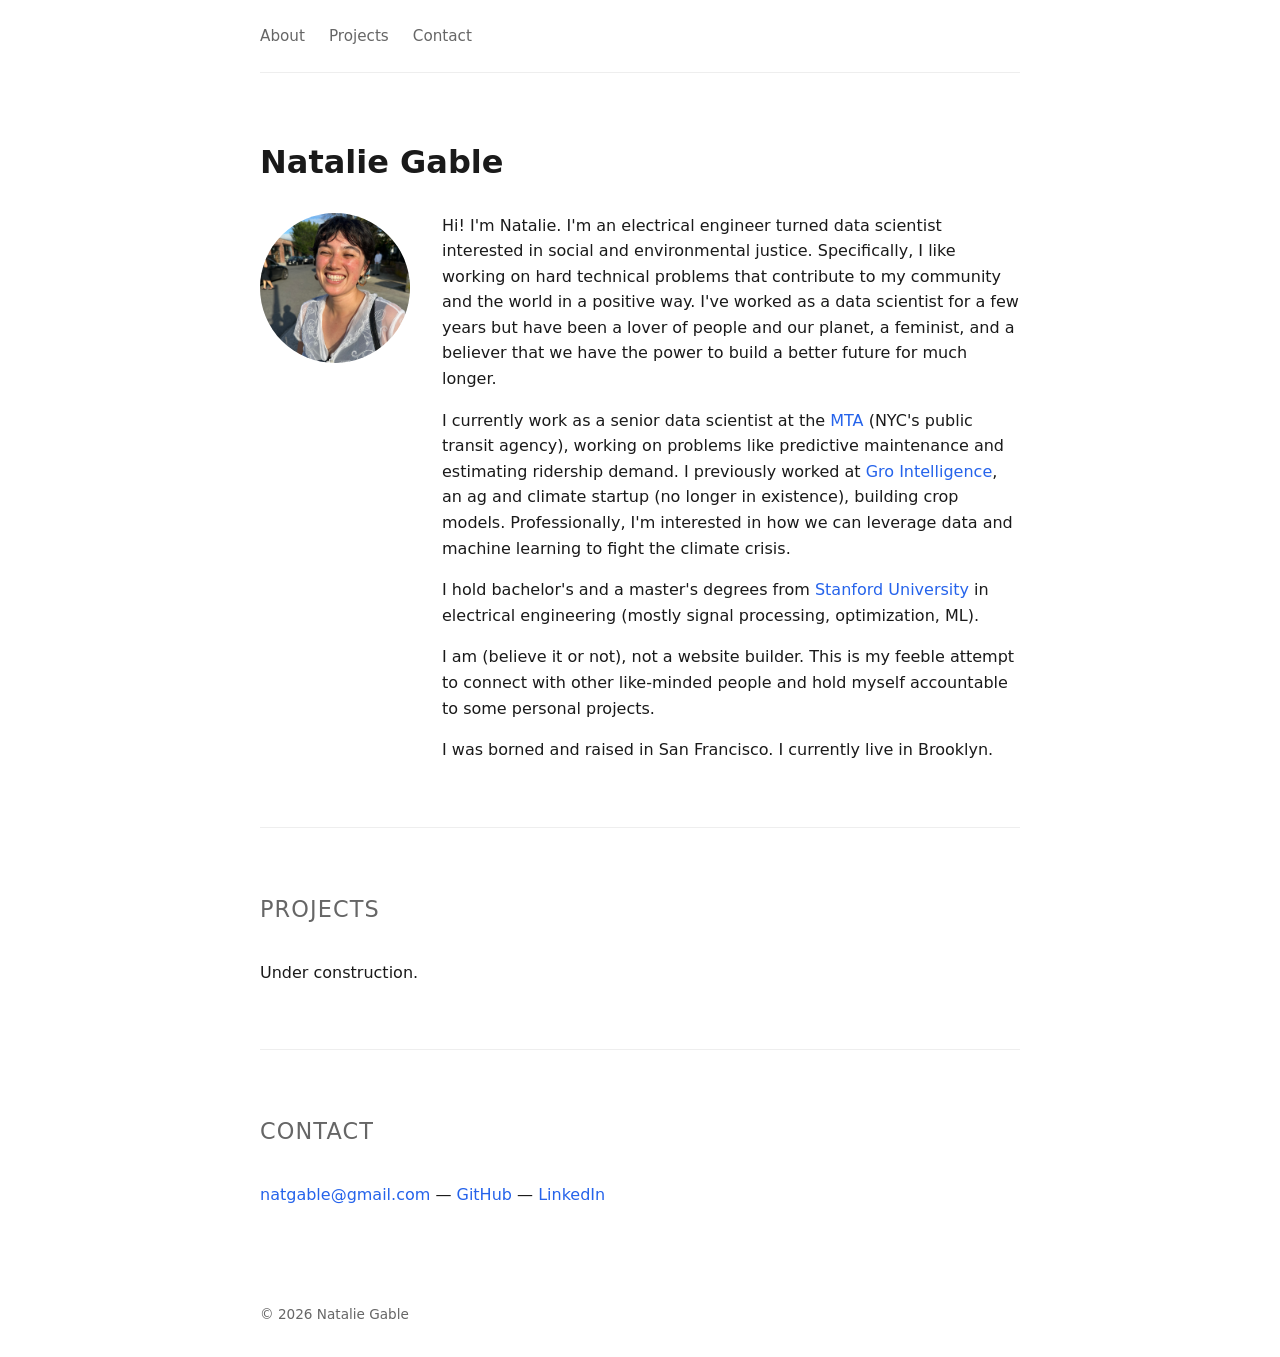
==== index.html @ 034f1af7 "new website format" ====
<!DOCTYPE html>
<html lang="en">
<head>
  <meta charset="UTF-8" />
  <meta name="viewport" content="width=device-width, initial-scale=1.0" />
  <title>Natalie Gable</title>
  <link rel="stylesheet" href="style.css" />
</head>
<body>

  <header>
    <nav>
      <a href="#about">About</a>
      <a href="#projects">Projects</a>
      <a href="#contact">Contact</a>
    </nav>
  </header>

  <main>

    <section id="about">
      <h1>Natalie Gable</h1>
      <div class="about-body">
        <img src="photo.jpeg" alt="Natalie Gable" class="bio-photo" />
        <div class="bio-text">
        <p>
          Hi! I'm Natalie. I'm an electrical engineer turned data scientist interested in social and
          environmental justice. Specifically, I like working on hard technical problems that contribute
          to my community and the world in a positive way. I've worked as a data scientist for a few years
          but have been a lover of people and our planet, a feminist, and a believer that we have the power
          to build a better future for much longer.
        </p>
      <p>
        I currently work as a senior data scientist at the <a href="https://new.mta.info" target="_blank">MTA</a> (NYC's public transit agency), working
        on problems like predictive maintenance and estimating ridership demand. I previously worked at
        <a href="https://time.com/collections/time100-companies/5950007/gro-intelligence/" target="_blank">Gro Intelligence</a>, an ag and climate startup 
        (no longer in existence), building crop models. Professionally, I'm interested in how we can leverage data and machine learning to fight the climate crisis.
      </p>
      <p>
        I hold bachelor's and a master's degrees from <a href="https://ee.stanford.edu/" target="_blank">Stanford University</a> in electrical engineering
        (mostly signal processing, optimization, ML).
      </p>
      <p>
        I am (believe it or not), not a website builder. This is my feeble attempt to connect with other 
        like-minded people and hold myself accountable to some personal projects. 
      </p>
      <p> 
        I was borned and raised in San Francisco. I currently live in Brooklyn.
        </p>
        </div>
      </div>
    </section>

    <section id="projects">
      <h2>Projects</h2>
        <p>
        Under construction.
        </p>
      </div>
    </section>

    <section id="contact">
      <h2>Contact</h2>
      <p>
        <a href="mailto:you@example.com">natgable@gmail.com</a> &mdash;
        <a href="https://github.com/natgable" target="_blank">GitHub</a> &mdash;
        <a href="https://www.linkedin.com/in/natalie-k-g/" target="_blank">LinkedIn</a>
      </p>
    </section>

  </main>

  <footer>
    <p>&copy; 2026 Natalie Gable</p>
  </footer>

</body>
</html>
---- style.css ----
/* --- Variables --- */
:root {
  --color-bg: #ffffff;
  --color-text: #1a1a1a;
  --color-muted: #666666;
  --color-accent: #2563eb;
  --color-card-bg: #f5f5f5;
  --max-width: 760px;
  --font: system-ui, -apple-system, sans-serif;
}

/* --- Reset --- */
*, *::before, *::after {
  box-sizing: border-box;
  margin: 0;
  padding: 0;
}

/* --- Base --- */
body {
  font-family: var(--font);
  background: var(--color-bg);
  color: var(--color-text);
  line-height: 1.6;
  padding: 0 1rem;
}

a {
  color: var(--color-accent);
  text-decoration: none;
}

a:hover {
  text-decoration: underline;
}

/* --- Header & Nav --- */
header {
  max-width: var(--max-width);
  margin: 0 auto;
  padding: 1.5rem 0;
  border-bottom: 1px solid #eee;
}

nav {
  display: flex;
  gap: 1.5rem;
}

nav a {
  color: var(--color-muted);
  font-size: 0.95rem;
}

nav a:hover {
  color: var(--color-accent);
  text-decoration: none;
}

/* --- Main --- */
main {
  max-width: var(--max-width);
  margin: 0 auto;
}

section {
  padding: 4rem 0;
  border-bottom: 1px solid #eee;
}

section:last-child {
  border-bottom: none;
}

h1 {
  font-size: 2rem;
  margin-bottom: 1rem;
}

#about p + p {
  margin-top: 1rem;
}

.about-body {
  display: flex;
  gap: 2rem;
  align-items: flex-start;
  margin-top: 1.5rem;
}

.bio-photo {
  width: 150px;
  height: 150px;
  border-radius: 50%;
  object-fit: cover;
  flex-shrink: 0;
}

.bio-text p + p {
  margin-top: 1rem;
}

h2 {
  font-size: 1.4rem;
  margin-bottom: 2rem;
  color: var(--color-muted);
  font-weight: 500;
  text-transform: uppercase;
  letter-spacing: 0.05em;
}

/* --- Project Grid --- */
.project-grid {
  display: grid;
  grid-template-columns: repeat(auto-fill, minmax(220px, 1fr));
  gap: 1.5rem;
}

.project-card {
  background: var(--color-card-bg);
  border-radius: 8px;
  padding: 1.5rem;
  display: flex;
  flex-direction: column;
  gap: 0.75rem;
}

.project-card h3 {
  font-size: 1rem;
}

.project-card p {
  font-size: 0.9rem;
  color: var(--color-muted);
  flex: 1;
}

/* --- Footer --- */
footer {
  max-width: var(--max-width);
  margin: 0 auto;
  padding: 2rem 0;
  font-size: 0.85rem;
  color: var(--color-muted);
}

/* --- Responsive --- */
@media (max-width: 600px) {
  h1 {
    font-size: 1.5rem;
  }

  .project-grid {
    grid-template-columns: 1fr;
  }
}
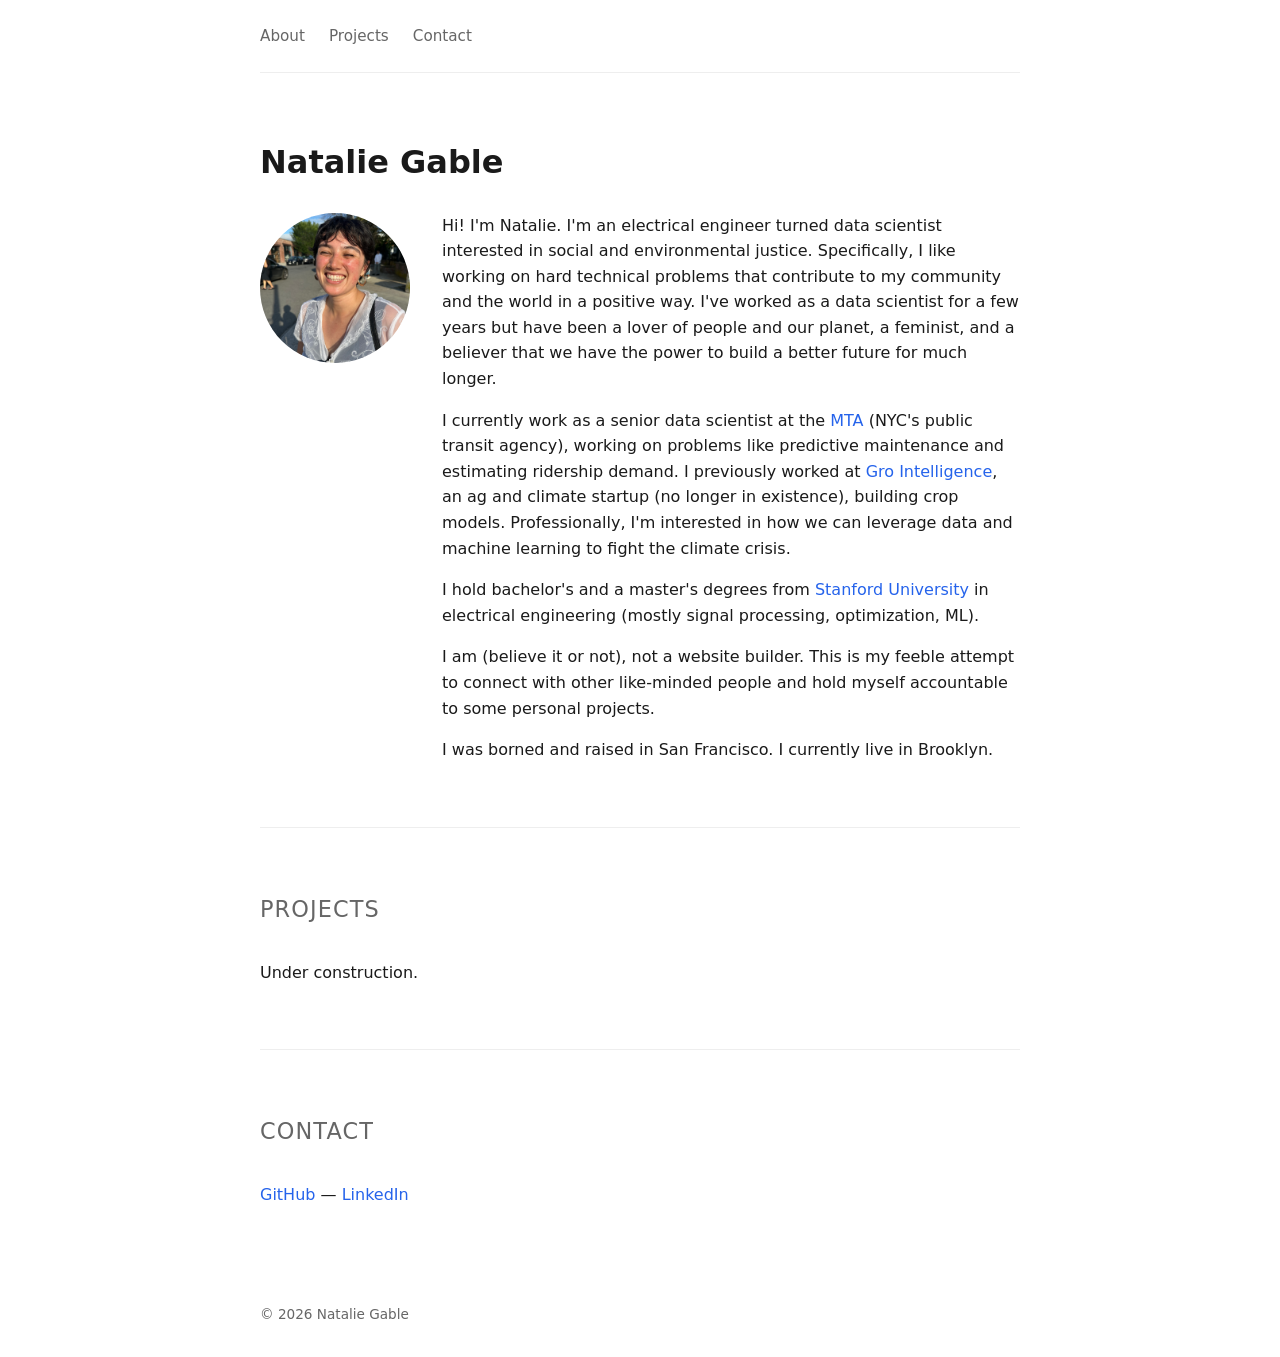
==== commit 21fa0be3: "remove email" ====
--- a/index.html
+++ b/index.html
@@ -62,7 +62,6 @@
     <section id="contact">
       <h2>Contact</h2>
       <p>
-        <a href="mailto:you@example.com">natgable@gmail.com</a> &mdash;
         <a href="https://github.com/natgable" target="_blank">GitHub</a> &mdash;
         <a href="https://www.linkedin.com/in/natalie-k-g/" target="_blank">LinkedIn</a>
       </p>
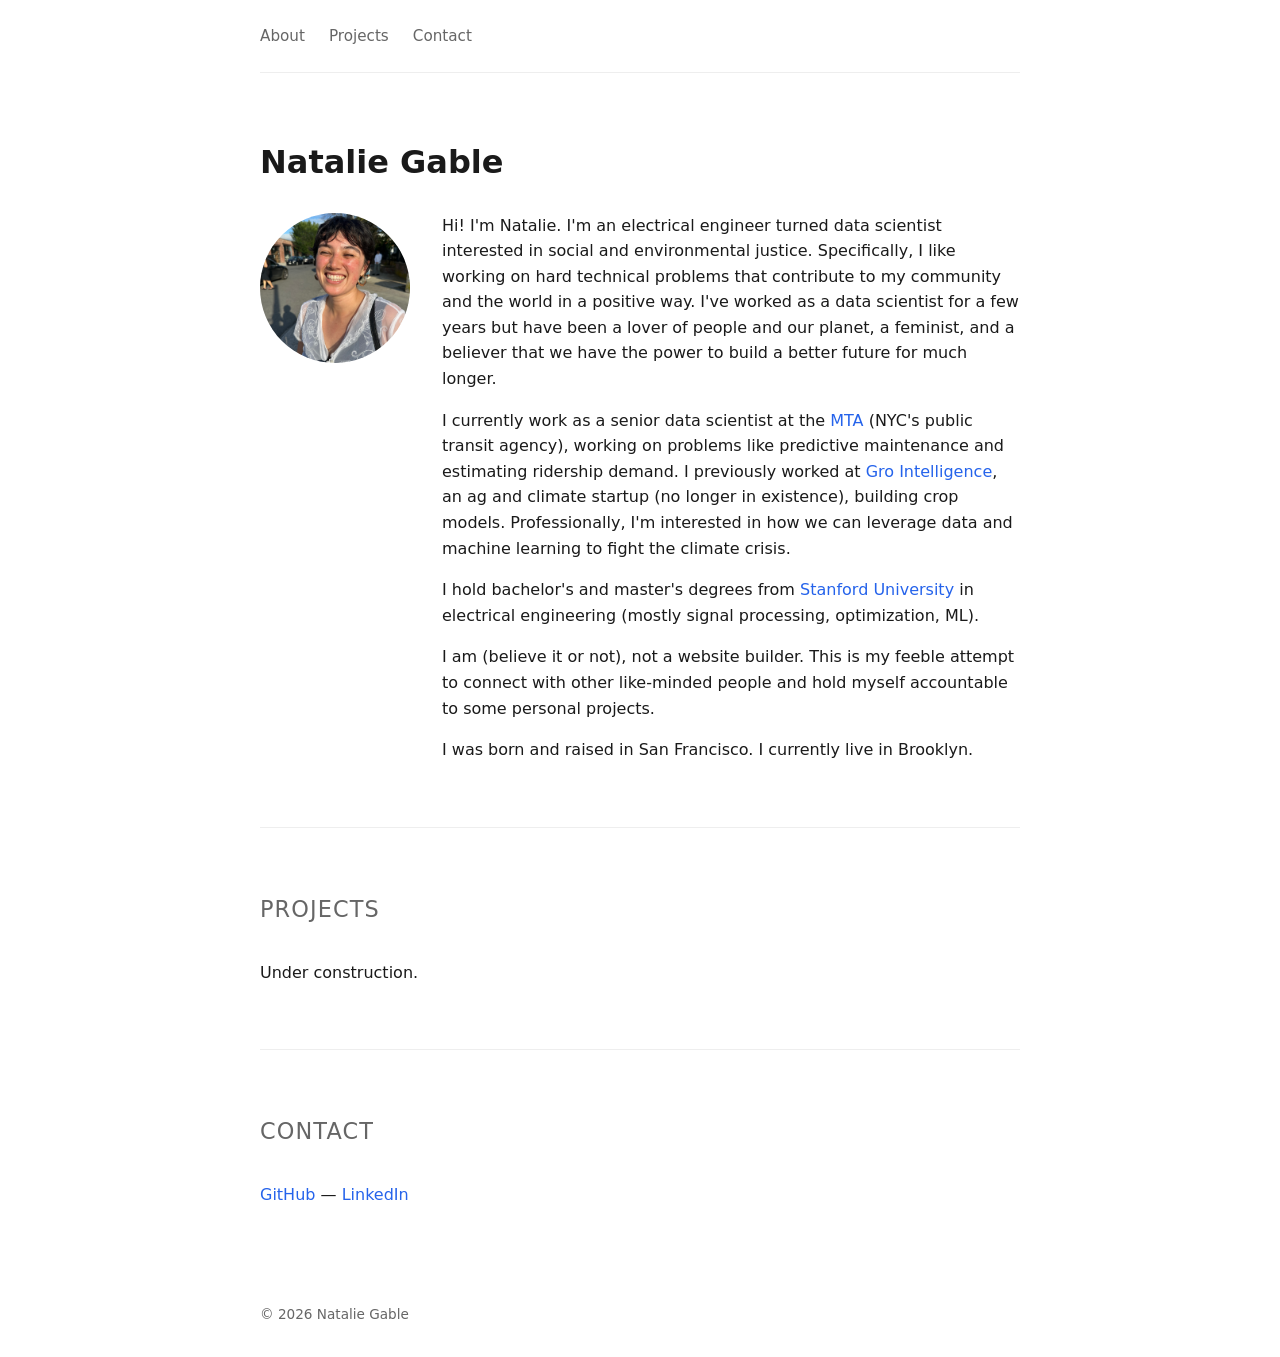
==== commit 8879c612: "typos" ====
--- a/index.html
+++ b/index.html
@@ -37,7 +37,7 @@
         (no longer in existence), building crop models. Professionally, I'm interested in how we can leverage data and machine learning to fight the climate crisis.
       </p>
       <p>
-        I hold bachelor's and a master's degrees from <a href="https://ee.stanford.edu/" target="_blank">Stanford University</a> in electrical engineering
+        I hold bachelor's and master's degrees from <a href="https://ee.stanford.edu/" target="_blank">Stanford University</a> in electrical engineering
         (mostly signal processing, optimization, ML).
       </p>
       <p>
@@ -45,7 +45,7 @@
         like-minded people and hold myself accountable to some personal projects. 
       </p>
       <p> 
-        I was borned and raised in San Francisco. I currently live in Brooklyn.
+        I was born and raised in San Francisco. I currently live in Brooklyn.
         </p>
         </div>
       </div>
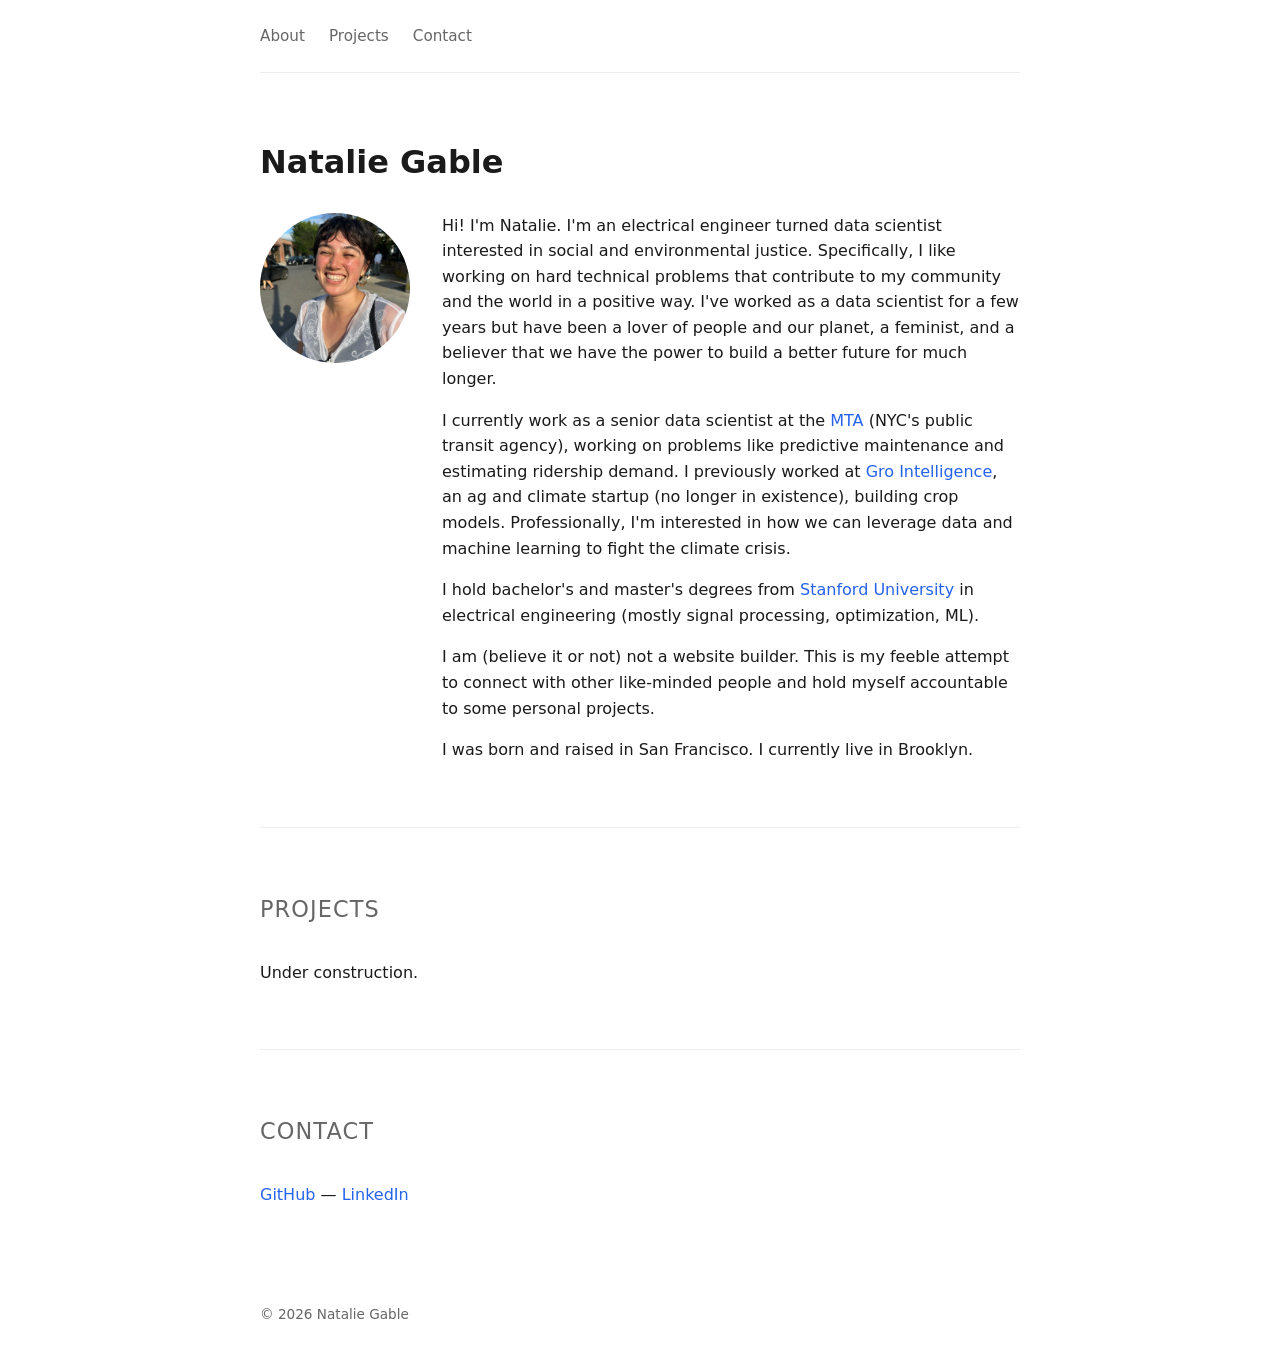
==== commit 0aab1b7d: "grammar check" ====
--- a/index.html
+++ b/index.html
@@ -41,7 +41,7 @@
         (mostly signal processing, optimization, ML).
       </p>
       <p>
-        I am (believe it or not), not a website builder. This is my feeble attempt to connect with other 
+        I am (believe it or not) not a website builder. This is my feeble attempt to connect with other 
         like-minded people and hold myself accountable to some personal projects. 
       </p>
       <p> 
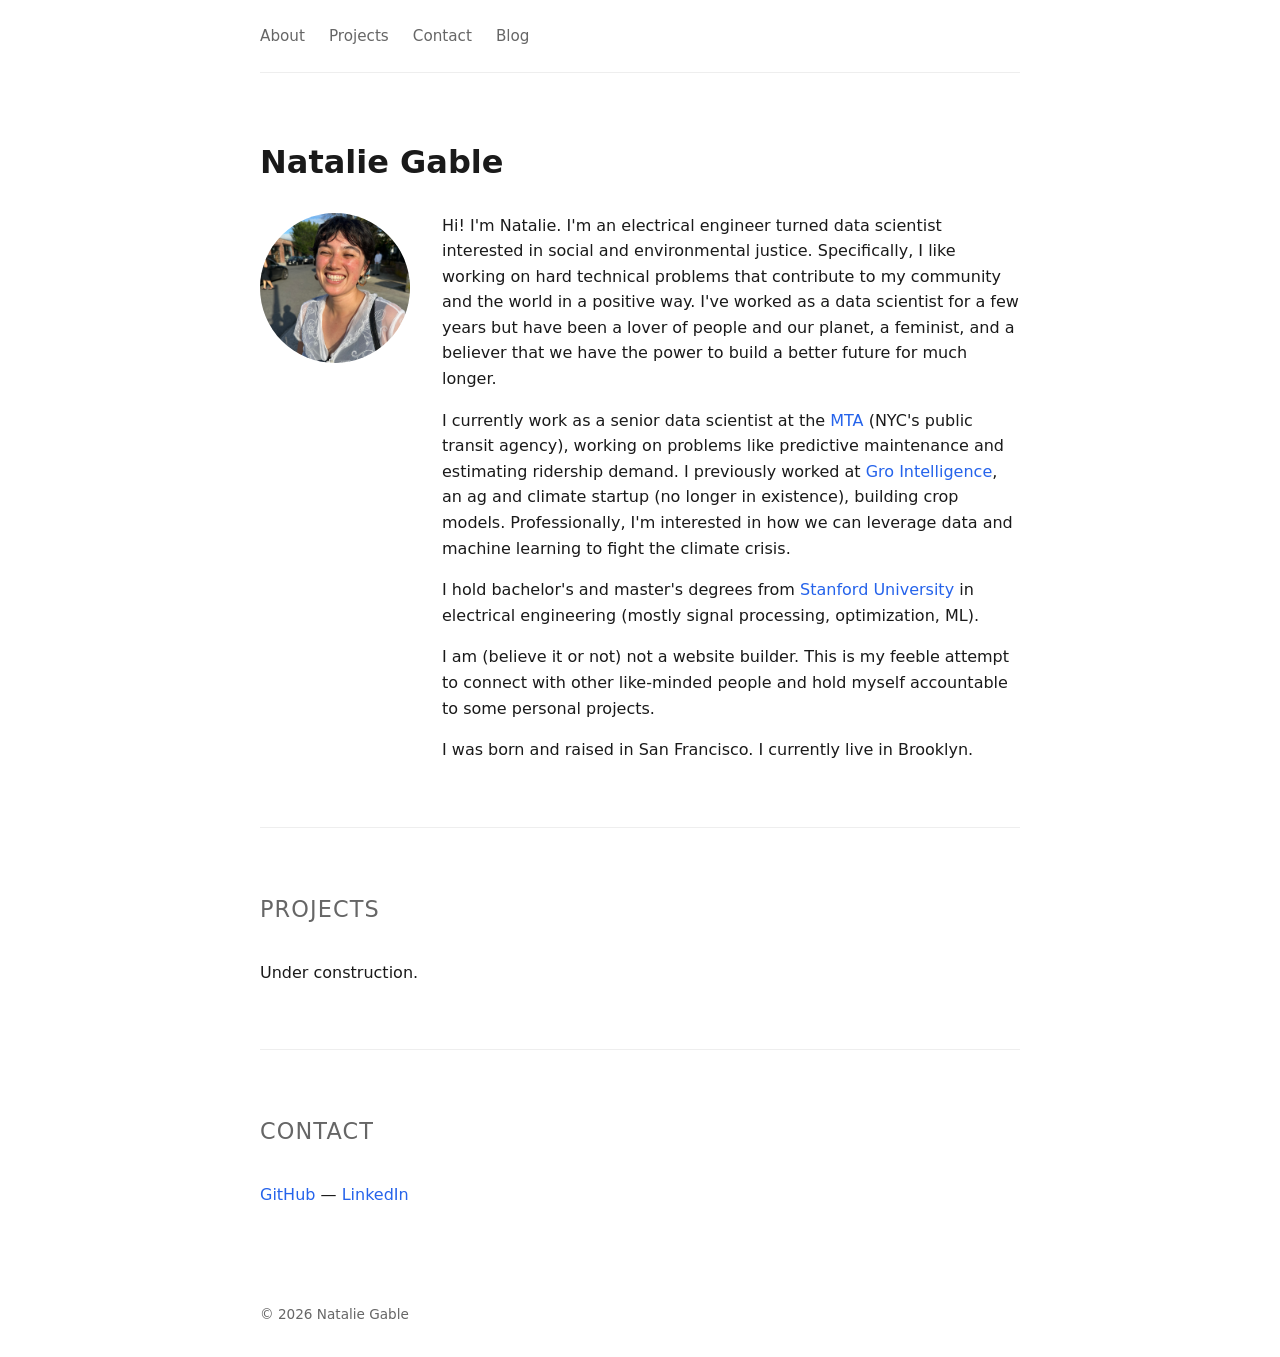
==== commit 12e7da6b: "blog changes" ====
--- a/index.html
+++ b/index.html
@@ -5,6 +5,7 @@
   <meta name="viewport" content="width=device-width, initial-scale=1.0" />
   <title>Natalie Gable</title>
   <link rel="stylesheet" href="style.css" />
+  <link rel="icon" href="initials_favicon.ico" />
 </head>
 <body>
 
@@ -13,6 +14,7 @@
       <a href="#about">About</a>
       <a href="#projects">Projects</a>
       <a href="#contact">Contact</a>
+      <a href="blog/index.html">Blog</a>
     </nav>
   </header>
 
--- a/style.css
+++ b/style.css
@@ -135,6 +135,46 @@
   flex: 1;
 }
 
+/* --- Blog --- */
+.post-list {
+  list-style: none;
+  display: flex;
+  flex-direction: column;
+  gap: 1rem;
+}
+
+.post-list li {
+  display: flex;
+  align-items: baseline;
+  gap: 1rem;
+}
+
+.post-date {
+  font-size: 0.85rem;
+  color: var(--color-muted);
+  flex-shrink: 0;
+}
+
+.post {
+  padding: 4rem 0;
+}
+
+.post h1 {
+  margin-bottom: 0.5rem;
+}
+
+.post p + p {
+  margin-top: 1rem;
+}
+
+.post ul, .post ol {
+  margin: 1rem 0 1rem 1.5rem;
+}
+
+.post li + li {
+  margin-top: 0.4rem;
+}
+
 /* --- Footer --- */
 footer {
   max-width: var(--max-width);
